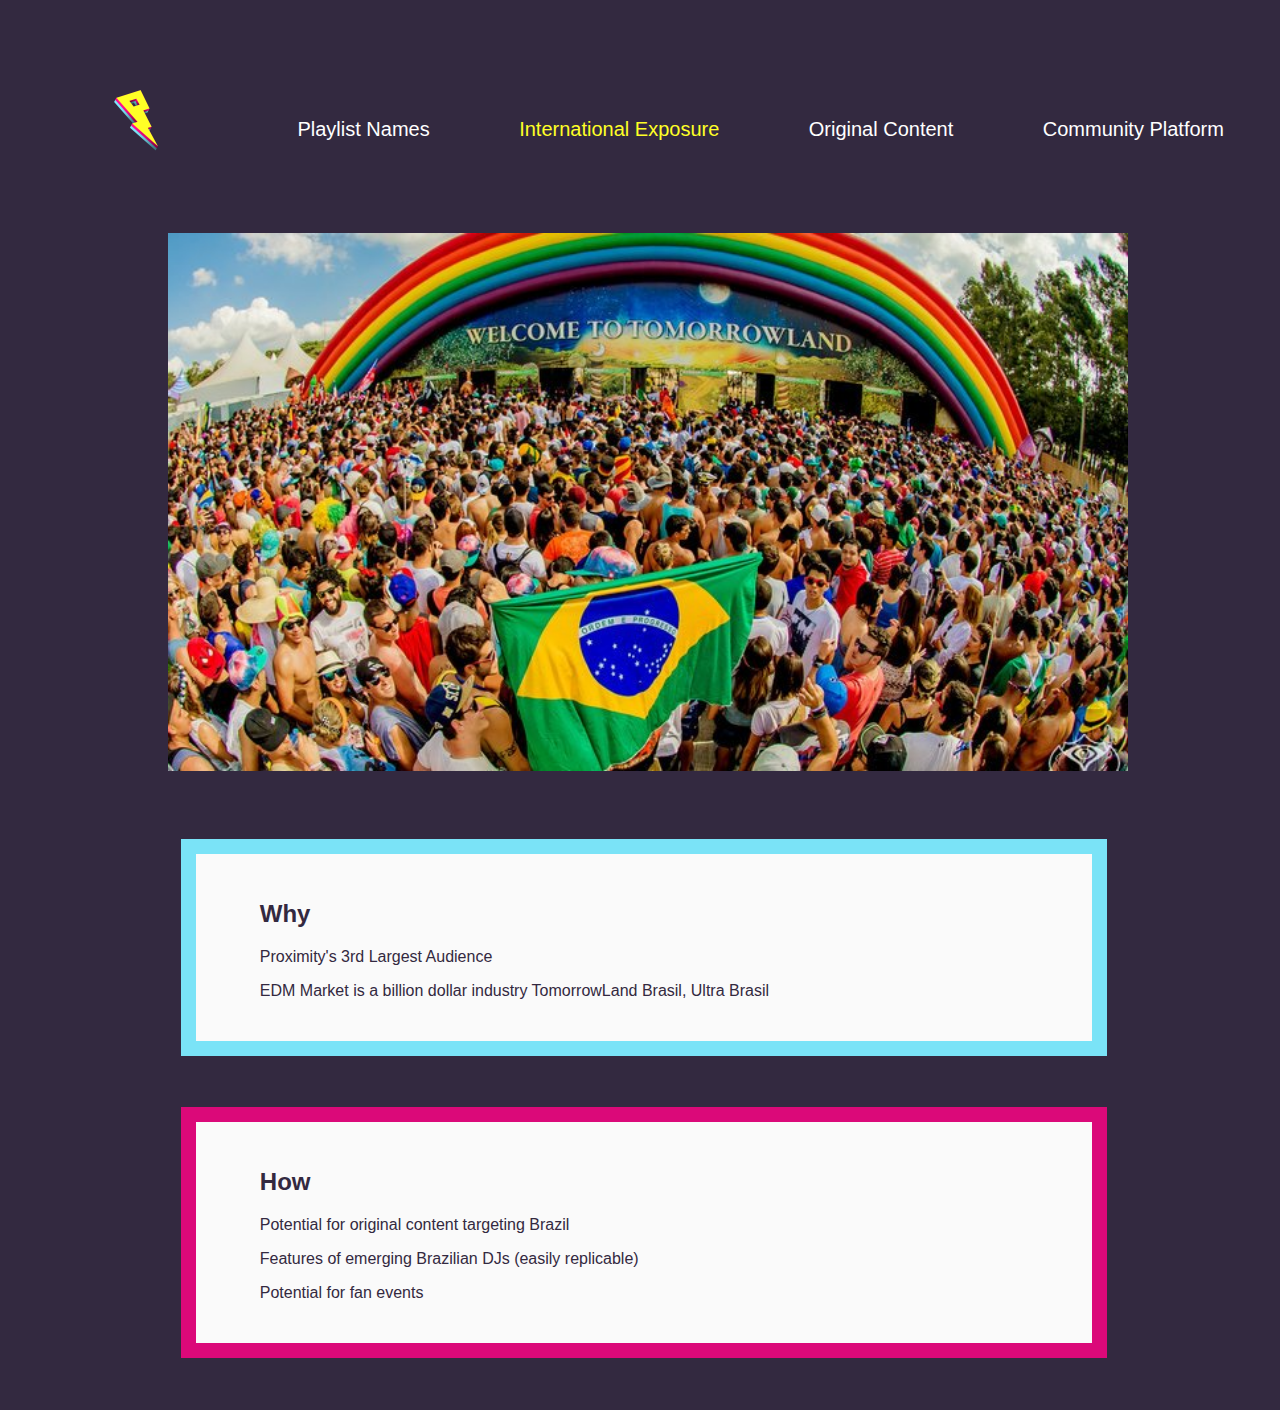
==== International_Exposure.html @ ce871d75 "Site for Proximity Presentation" ====
<!DOCTYPE html>
<html>
<head>
	<title>Proximity</title>
	<link rel="stylesheet" type="text/css" href="styles.css">
</head>
<body>
	<div id="header">
		<a href="index.html" class="logo"></a>
		<a href="Playlist_Names.html">Playlist Names</a>
		<a href="International_Exposure.html" class="current">International Exposure</a>
		<a href="Original_Content.html">Original Content</a>
		<a href="Social_Platform.html">Community Platform</a>
	</div>
	<div id="content">
		<img src="Tomorrowland-Brasil-2.jpg">
		<div style="border-color: #7AE3F7;">
			<h2>Why</h2>
			<p>Proximity's 3rd Largest Audience</p>
			<p>EDM Market is a billion dollar industry TomorrowLand Brasil, Ultra Brasil</p>
		</div>
		<div style="border-color: #DB0979;">
			<h2>How</h2>
			<p>Potential for original content targeting Brazil</p>
			<p class="sub">Features of emerging Brazilian DJs (easily replicable)</p>
			<p>Potential for fan events</p>
		</div>


	</div>
</body>
</html>
---- styles.css ----
body {
	width: 100%;
	font-family: sans-serif;
	background-color: #332940;
	color: #fafafa;
}

.logo {
	height: 120px;
    width: 160px;
    background-image: url(GXfm9ml.png);
    background-position: center;
    background-size: contain;
    background-repeat: no-repeat;
    display: inline-block;
    font-weight: lighter;
    margin: 50px;
    /* margin: 50px 50px 50px 50px; */
    position: inherit;
}
a {
	text-decoration: none;
    color: white;
    /* margin: 50px; */
    position: relative;
    bottom: 92px;
    font-size: 20px;
    font-weight: lighter;
    display: inline-block;
    margin-left: 25px;
    margin-right: 60px;
}
a:hover {
	color:#7AE3F7;
}
.current{
	color: #FFFF26;
}

//YELLOW: #FFFF26
//PINK: #DB0979
//BLUE: #7AE3F7 
//darker part of the blue: #478894
//PURPLE: #332940

#content {
	widows: 100%;
}
img {
	width: 75%;
    margin-left: 12.5%;
    margin-bottom: 5%;
}
#content div{
	margin-bottom: 4%;
    /* padding: 2%; */
    padding-left: 3%;
    padding: 2% 5% 2% 5%;
    background-color: #fafafa;
    border-width: 15px;
    border-style: solid;
    width: 60%;
    /* width: 74%; */
    margin-left: 13.5%;
    color: #332940;
}
.home a:hover {
	font-weight: bold;
}
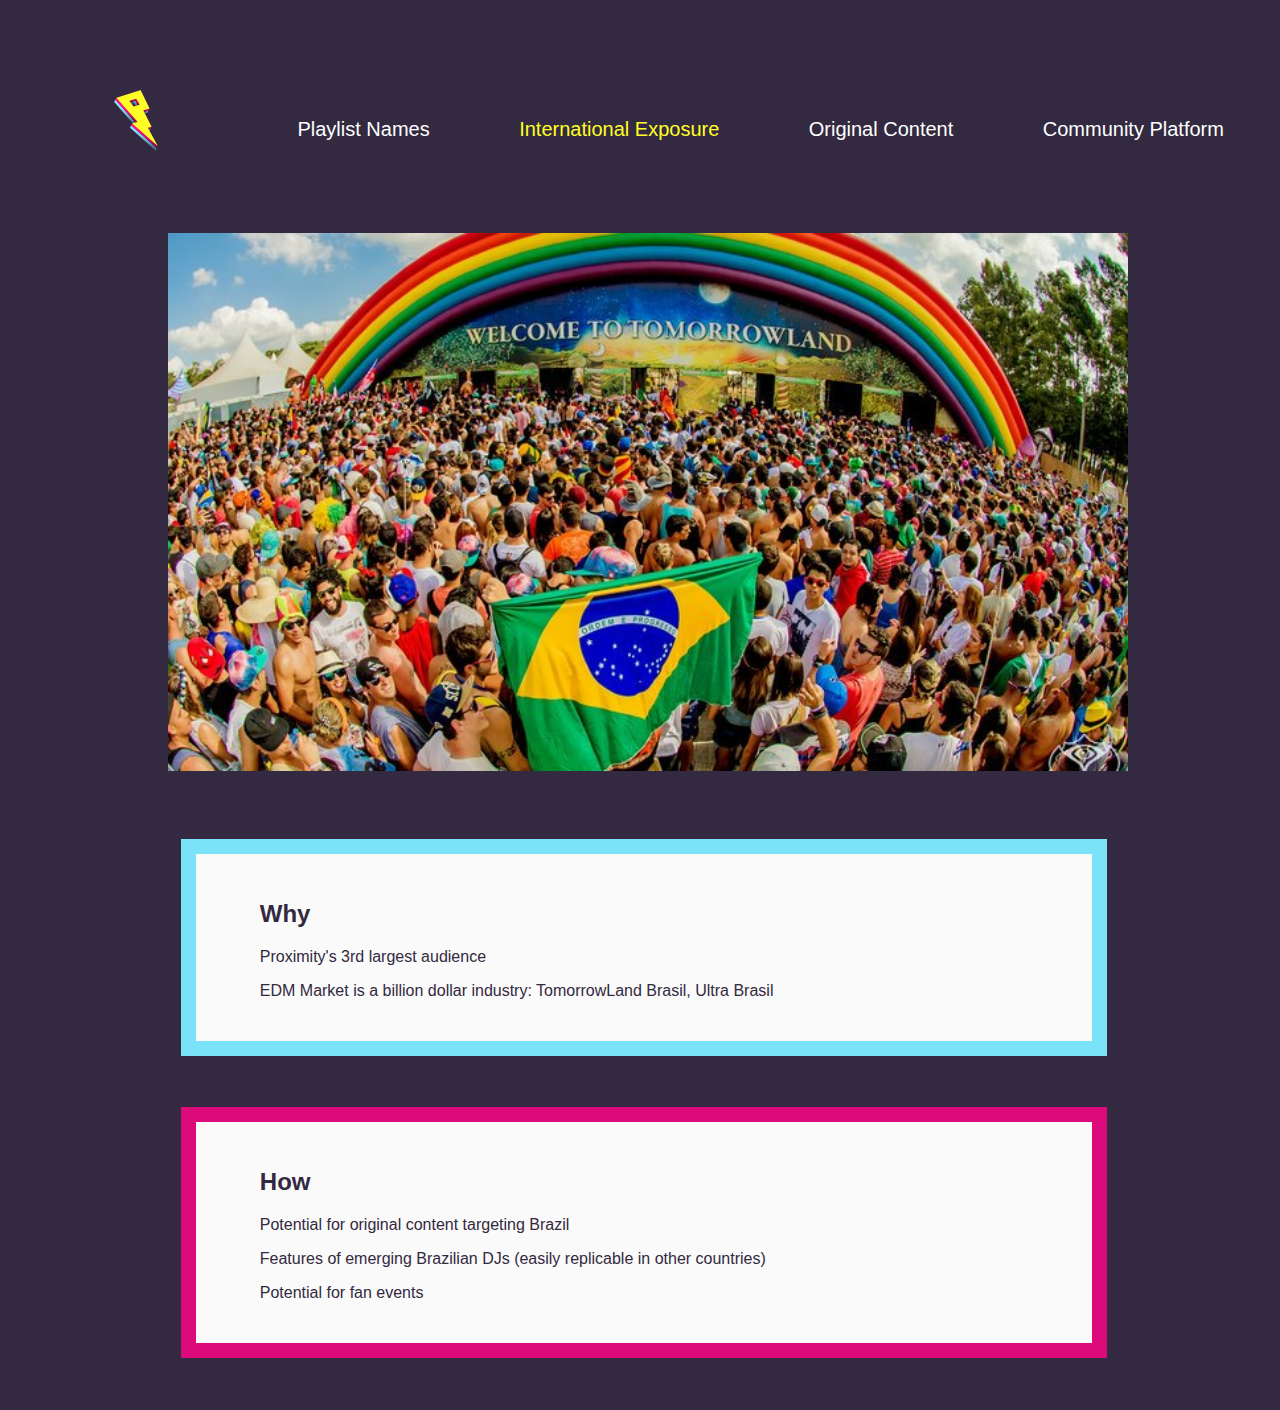
==== commit e367e5e9: "updates" ====
--- a/International_Exposure.html
+++ b/International_Exposure.html
@@ -16,13 +16,13 @@
 		<img src="Tomorrowland-Brasil-2.jpg">
 		<div style="border-color: #7AE3F7;">
 			<h2>Why</h2>
-			<p>Proximity's 3rd Largest Audience</p>
-			<p>EDM Market is a billion dollar industry TomorrowLand Brasil, Ultra Brasil</p>
+			<p>Proximity's 3rd largest audience</p>
+			<p>EDM Market is a billion dollar industry: TomorrowLand Brasil, Ultra Brasil</p>
 		</div>
 		<div style="border-color: #DB0979;">
 			<h2>How</h2>
 			<p>Potential for original content targeting Brazil</p>
-			<p class="sub">Features of emerging Brazilian DJs (easily replicable)</p>
+			<p class="sub">Features of emerging Brazilian DJs (easily replicable in other countries)</p>
 			<p>Potential for fan events</p>
 		</div>
 
